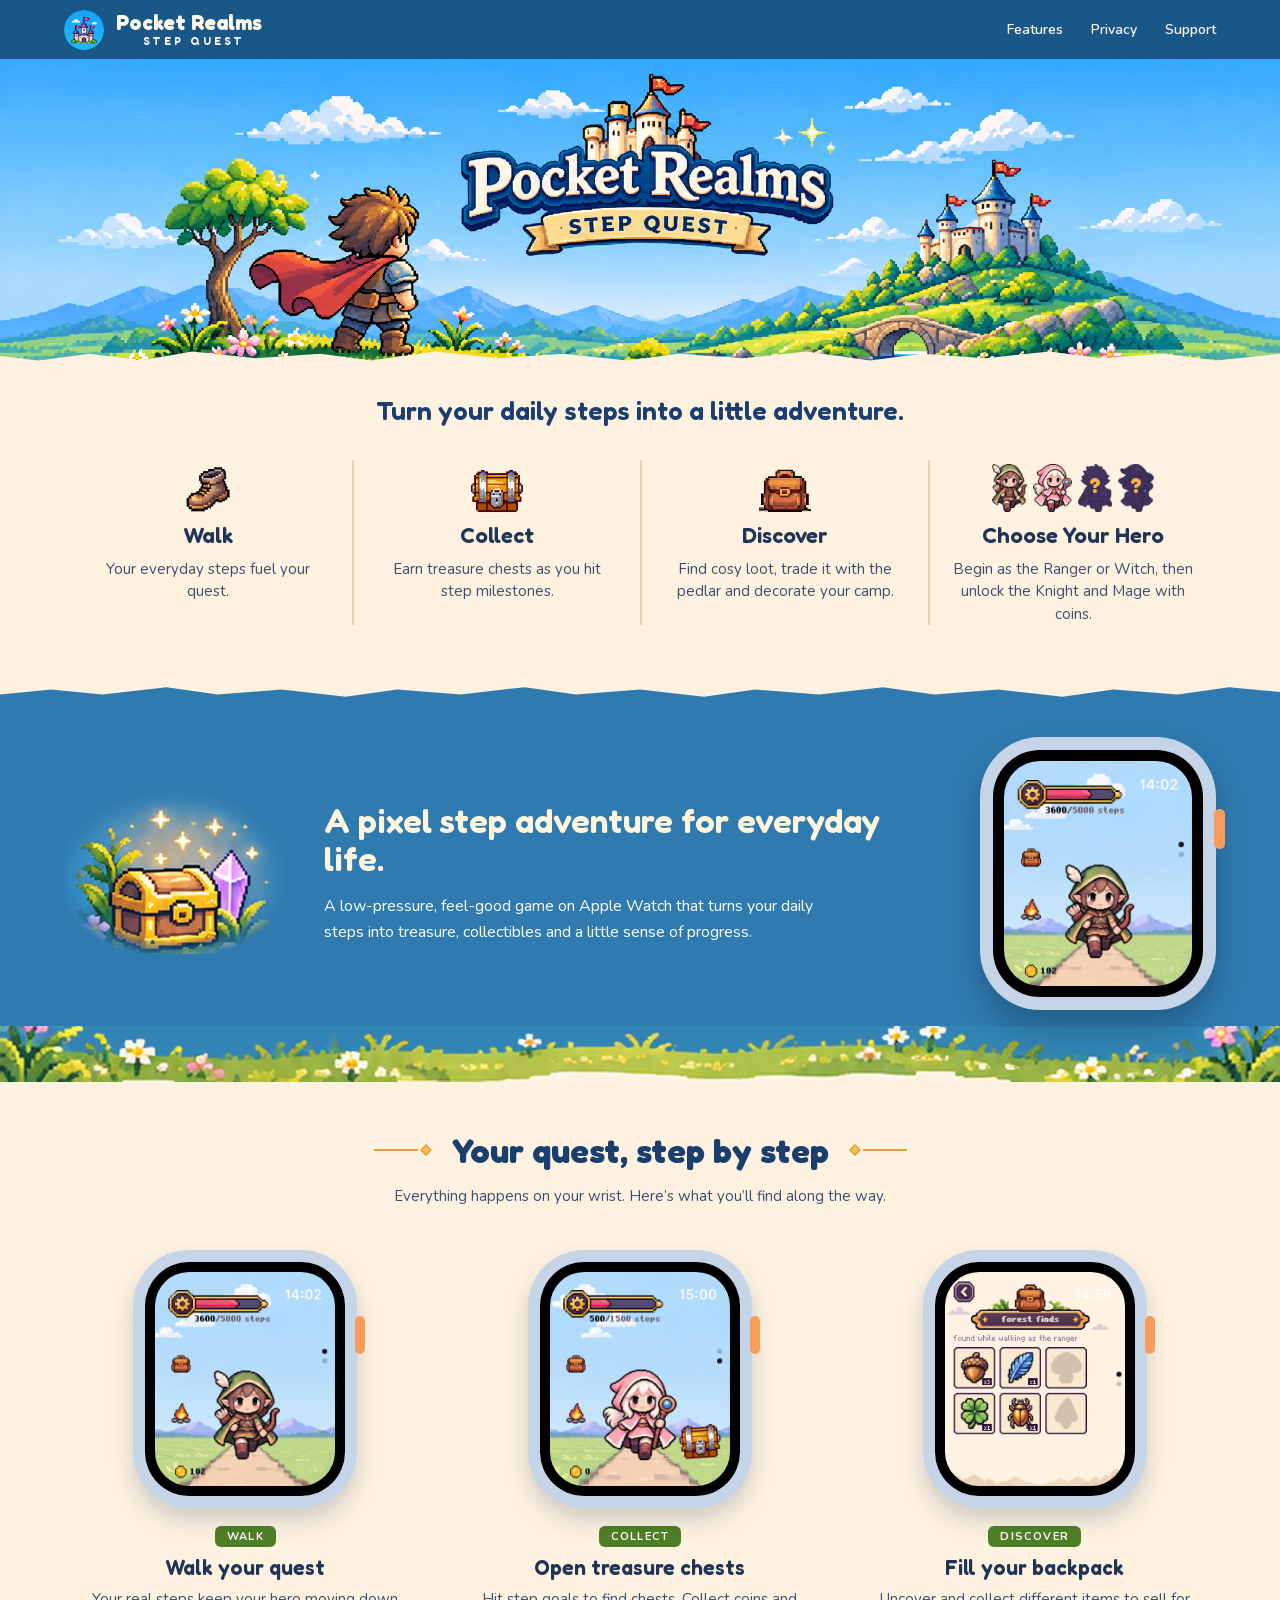
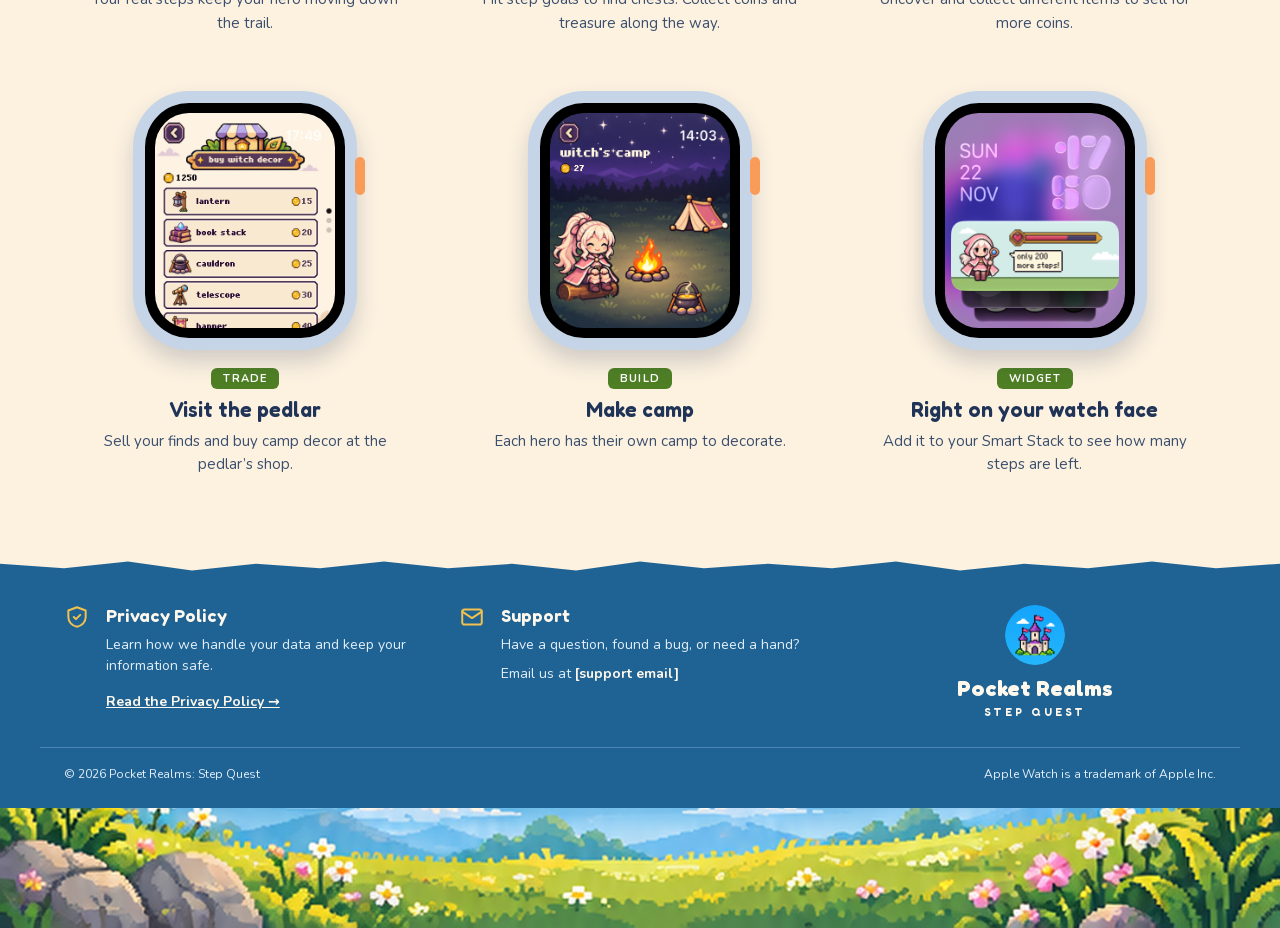
==== index.html @ 72914210 "Launch site: home and privacy policy Built by website/build.py from the Launch Website design.  Co-A" ====
<!doctype html>
<html lang="en">
<head>
<meta charset="utf-8">
<meta name="viewport" content="width=device-width, initial-scale=1">
<title>Pocket Realms: Step Quest</title>
<meta name="description" content="A cosy pixel-art step game for Apple Watch: your daily steps walk a little hero to treasure chests, loot and a camp to decorate.">
<meta name="theme-color" content="#1A5789">
<link rel="icon" href="images/favicon.png">
<link rel="preload" href="fonts/fredoka-latin.woff2" as="font" type="font/woff2" crossorigin>
<link rel="preload" href="fonts/nunito-latin.woff2" as="font" type="font/woff2" crossorigin>
<link rel="stylesheet" href="style.css">
</head>
<body>
<header class="site-header">
<nav aria-label="Main" class="wrap nav">
<a class="brand" href="index.html">
<img src="images/icon.png" alt="" width="40" height="40">
<span class="brand-text"><span class="brand-name">Pocket Realms</span><span class="brand-sub">STEP QUEST</span></span>
</a>
<div class="nav-links"><a href="#features">Features</a><a href="privacy/index.html">Privacy</a><a href="#support">Support</a></div>
</nav>
</header>
<main>
<section id="top" class="hero">
<h1 class="sr-only">Pocket Realms: Step Quest. Turn your daily steps into a little adventure.</h1>
<img src="images/hero.png" alt="A pixel-art hero in a red cape stands by a tree looking over a sunny valley with mountains, a river, a stone bridge and a castle on a hill, under the Pocket Realms: Step Quest logo." width="2170" height="656">
<svg class="edge edge-hero" aria-hidden="true" viewBox="0 0 100 10" preserveAspectRatio="none"><polygon points="0,10 0,5 3,7 7,4 11,7 15,3 20,6 25,4 29,7 34,3 39,6 44,4 49,7 53,4 58,6 63,3 68,7 72,4 77,6 82,3 86,6 91,4 95,7 100,4 100,10"/></svg>
</section>
<p class="tagline" aria-hidden="true">Turn your daily steps into a little adventure.</p>

<section aria-label="How it works" class="wrap steps">
<ol><li>
<div class="step-art"><img class="px" src="images/step_walk.png" alt="" width="62" height="64"></div>
<h2>Walk</h2>
<p>Your everyday steps fuel your quest.</p>
</li><li>
<div class="step-art"><img src="images/step_chest.svg" alt="" width="72" height="58"></div>
<h2>Collect</h2>
<p>Earn treasure chests as you hit step milestones.</p>
</li><li>
<div class="step-art"><img class="px" src="images/step_discover.png" alt="" width="72" height="62"></div>
<h2>Discover</h2>
<p>Find cosy loot, trade it with the pedlar and decorate your camp.</p>
</li><li>
<div class="step-art heroes">
<img src="images/hero_ranger.png" alt="The Ranger" width="49" height="66">
<img src="images/hero_witch.png" alt="The Witch" width="54" height="66">
<span class="locked"><img src="images/hero_locked_1.png" alt="A locked hero, shown as a silhouette" width="47" height="66"><span aria-hidden="true">?</span></span>
<span class="locked"><img src="images/hero_locked_2.png" alt="A locked hero, shown as a silhouette" width="50" height="66"><span aria-hidden="true">?</span></span>
</div>
<h2>Choose Your Hero</h2>
<p>Begin as the Ranger or Witch, then unlock the Knight and Mage with coins.</p>
</li></ol>
</section>

<section class="band">
<svg class="edge edge-band" aria-hidden="true" viewBox="0 0 100 10" preserveAspectRatio="none"><polygon points="0,0 100,0 100,5 96,3 92,6 87,4 83,7 78,4 73,6 69,3 64,6 59,4 55,7 50,4 45,6 41,3 36,6 31,4 27,7 22,4 17,6 13,3 8,6 4,4 0,6"/></svg>
<div class="wrap band-inner">
<img class="band-art" src="images/band_art.png" alt="" width="408" height="300">
<div class="band-text">
<h2>A pixel step adventure for everyday life.</h2>
<p>A low-pressure, feel-good game on Apple Watch that turns your daily steps into treasure, collectibles and a little sense of progress.</p>
</div>
<div class="watch">
<span class="watch-crown" aria-hidden="true"></span>
<div class="watch-bezel"><img src="images/screen_walk.png" alt="Watch screen: the Ranger running down a path, with a step bar at 3600 of 5000 steps" width="416" height="496" loading="lazy"></div>
</div>
</div>
<img class="band-bottom" src="images/band_bottom.png" alt="" width="1654" height="76">
</section>

<section id="features" class="wrap features">
<div class="section-title"><svg class="divider" width="64" height="12" viewBox="0 0 64 12" aria-hidden="true"><path class="d-line" d="M0 6h44"/><path class="d-gem" d="M52 1l5 5-5 5-5-5z"/></svg><h2>Your quest, step by step</h2><svg class="divider" width="64" height="12" viewBox="0 0 64 12" aria-hidden="true"><path class="d-gem" d="M12 1l5 5-5 5-5-5z"/><path class="d-line" d="M20 6h44"/></svg></div>
<p class="lede">Everything happens on your wrist. Here’s what you’ll find along the way.</p>
<div class="feature-grid"><article class="feature">
<div class="watch watch-sm">
<span class="watch-crown" aria-hidden="true"></span>
<div class="watch-bezel"><img src="images/screen_walk.png" alt="Watch screen: the Ranger running down a path, step bar at 3600 of 5000 steps, with backpack, campfire and coin icons" width="416" height="496" loading="lazy"></div>
</div>
<div class="feature-text">
<span class="tag">WALK</span>
<h3>Walk your quest</h3>
<p>Your real steps keep your hero moving down the trail.</p>
</div>
</article><article class="feature">
<div class="watch watch-sm">
<span class="watch-crown" aria-hidden="true"></span>
<div class="watch-bezel"><img src="images/screen_chest.png" alt="Watch screen: the Witch walking with a treasure chest beside the path, step bar at 500 of 1500 steps" width="416" height="496" loading="lazy"></div>
</div>
<div class="feature-text">
<span class="tag">COLLECT</span>
<h3>Open treasure chests</h3>
<p>Hit step goals to find chests. Collect coins and treasure along the way.</p>
</div>
</article><article class="feature">
<div class="watch watch-sm">
<span class="watch-crown" aria-hidden="true"></span>
<div class="watch-bezel"><img src="images/screen_backpack.png" alt="Watch screen: Forest finds, found while walking as the Ranger: acorns, a feather, a clover and a beetle, with two undiscovered slots" width="416" height="496" loading="lazy"></div>
</div>
<div class="feature-text">
<span class="tag">DISCOVER</span>
<h3>Fill your backpack</h3>
<p>Uncover and collect different items to sell for more coins.</p>
</div>
</article><article class="feature">
<div class="watch watch-sm">
<span class="watch-crown" aria-hidden="true"></span>
<div class="watch-bezel"><img src="images/screen_pedlar.png" alt="Watch screen: Buy witch decor shop listing a lantern, book stack, cauldron, telescope and banner with coin prices" width="416" height="496" loading="lazy"></div>
</div>
<div class="feature-text">
<span class="tag">TRADE</span>
<h3>Visit the pedlar</h3>
<p>Sell your finds and buy camp decor at the pedlar’s shop.</p>
</div>
</article><article class="feature">
<div class="watch watch-sm">
<span class="watch-crown" aria-hidden="true"></span>
<div class="watch-bezel"><img src="images/screen_camp.png" alt="Watch screen: the Witch’s camp at night, with the Witch on a log by the fire, a tent and a cooking pot" width="416" height="496" loading="lazy"></div>
</div>
<div class="feature-text">
<span class="tag">BUILD</span>
<h3>Make camp</h3>
<p>Each hero has their own camp to decorate.</p>
</div>
</article><article class="feature">
<div class="watch watch-sm">
<span class="watch-crown" aria-hidden="true"></span>
<div class="watch-bezel"><img src="images/screen_widget.png" alt="Apple Watch face with the Pocket Realms widget in the Smart Stack: the Witch, a progress bar and a speech bubble saying only 200 more steps" width="416" height="496" loading="lazy"></div>
</div>
<div class="feature-text">
<span class="tag">WIDGET</span>
<h3>Right on your watch face</h3>
<p>Add it to your Smart Stack to see how many steps are left.</p>
</div>
</article></div>
</section>
</main>

<footer id="support" class="site-footer">
<svg class="edge" aria-hidden="true" viewBox="0 0 100 10" preserveAspectRatio="none"><polygon points="0,0 100,0 100,4 95,6 90,3 85,6 80,4 75,7 70,3 65,6 60,4 55,6 50,3 45,7 40,4 35,6 30,3 25,6 20,4 15,7 10,3 5,6 0,4"/></svg>
<div class="wrap foot-grid">
<div class="foot-item">
<svg class="foot-icon" width="26" height="26" viewBox="0 0 24 24" aria-hidden="true"><path d="M12 3l8 3v6c0 4.5-3.4 8.3-8 9-4.6-.7-8-4.5-8-9V6z"/><path d="M9 12l2 2 4-4"/></svg>
<div>
<h2>Privacy Policy</h2>
<p>Learn how we handle your data and keep your information safe.</p>
<a class="foot-link" href="privacy/index.html">Read the Privacy Policy →</a>
</div>
</div>
<div class="foot-item">
<svg class="foot-icon" width="26" height="26" viewBox="0 0 24 24" aria-hidden="true"><rect x="3" y="5" width="18" height="14" rx="2"/><path d="M3 7l9 6 9-6"/></svg>
<div>
<h2>Support</h2>
<p>Have a question, found a bug, or need a hand?</p>
<p>Email us at <span class="placeholder">[support email]</span></p>
</div>
</div>
<div class="foot-brand">
<img src="images/icon.png" alt="" width="60" height="60">
<span class="brand-name">Pocket Realms</span>
<span class="brand-sub">STEP QUEST</span>
</div>
</div>
<div class="wrap foot-legal">
<span>© 2026 Pocket Realms: Step Quest</span>
<span>Apple Watch is a trademark of Apple Inc.</span>
</div>
<img class="footer-art" src="images/footer_art.png" alt="" width="1654" height="268">
</footer>
</body>
</html>
---- style.css ----
/* Pocket Realms: Step Quest launch site. Copied into public/ by website/build.py.
   Colours and sizes follow the "Launch Website" design canvas. */

@font-face { font-family: "Fredoka"; src: url("fonts/fredoka-latin.woff2") format("woff2");
  font-weight: 300 700; font-style: normal; font-display: swap; }
@font-face { font-family: "Nunito"; src: url("fonts/nunito-latin.woff2") format("woff2");
  font-weight: 200 1000; font-style: normal; font-display: swap; }

:root {
  --cream: #FDF2E0;      /* page */
  --cream-light: #FFF8EC; /* text on the dark blues */
  --cream-head: #FFF4DC; /* headings on the band */
  --ink: #203458;        /* headings */
  --ink-title: #1A3F6E;  /* the features title */
  --body: #3A4E6E;       /* body text */
  --meta: #4A5E7E;
  --navy: #1A5789;       /* header */
  --band: #2F7BAF;
  --footer: #1F6394;
  --footer-text: #E3EEF8;
  --footer-rule: #4A85B3;
  --rule: #E7D2B3;
  --gold: #F2C14E;
  --gold-dark: #E0A040;
  --gold-q: #F2B544;
  --tag: #4F7F24;
  --watch: #C6D4E7;
  --crown: #F99C5A;
  --head: "Fredoka", ui-rounded, system-ui, sans-serif;
  --text: "Nunito", system-ui, sans-serif;
}

* { box-sizing: border-box; }
html { scroll-behavior: smooth; }
@media (prefers-reduced-motion: reduce) { html { scroll-behavior: auto; } }
body { margin: 0; background: var(--cream); color: var(--ink); font-family: var(--text); }
img { max-width: 100%; }
a { color: var(--navy); }
a:hover { color: var(--ink); }
.px { image-rendering: pixelated; }
.sr-only { position: absolute; width: 1px; height: 1px; overflow: hidden; clip: rect(0 0 0 0); white-space: nowrap; }
.wrap { max-width: 1200px; margin: 0 auto; padding-left: 24px; padding-right: 24px; }
h1, h2, h3 { font-family: var(--head); font-weight: 600; margin: 0; }
p { margin: 0; }

/* ---------------------------------------------------------------- header */
.site-header { background: var(--navy); }
.nav { padding-top: 8px; padding-bottom: 8px; display: flex; flex-wrap: wrap; align-items: center;
  justify-content: space-between; gap: 12px 24px; }
.brand { display: flex; align-items: center; gap: 12px; text-decoration: none; color: var(--cream-light); }
.brand img { width: 40px; height: 40px; border-radius: 50%; display: block; }
.brand-text { display: flex; flex-direction: column; line-height: 1; }
.brand-name { font-family: var(--head); font-weight: 700; font-size: 21px; color: var(--cream-light); }
.brand-sub { font-family: var(--head); font-weight: 600; font-size: 11px; letter-spacing: 3px;
  color: var(--cream-light); padding-top: 3px; padding-left: 27px; }
.nav-links { display: flex; flex-wrap: wrap; align-items: center; gap: 4px 28px; font-size: 14px; font-weight: 600; }
.nav-links a, .back { color: var(--cream-light); text-decoration: none; padding: 12px 0; }
.nav-links a:hover, .back:hover { color: var(--cream-light); text-decoration: underline; text-underline-offset: 4px; }
.back { display: inline-flex; align-items: center; gap: 8px; font-size: 14px; font-weight: 600; }
.back-icon { fill: none; stroke: currentColor; stroke-width: 2; stroke-linecap: round; stroke-linejoin: round; }

/* ---------------------------------------------------------------- hero */
.hero { position: relative; }
.hero img { display: block; width: 100%; height: clamp(220px, 24vw, 460px); object-fit: cover; object-position: center 20%; }

.tagline { padding: 28px 24px 0; text-align: center; font-family: var(--head); font-weight: 600;
  font-size: clamp(20px, 2.2vw, 26px); line-height: 1.3; color: var(--ink-title); }

/* ---------------------------------------------------------------- how it works */
.steps { padding-top: 32px; padding-bottom: 56px; }
.steps ol { list-style: none; margin: 0; padding: 0; display: grid;
  grid-template-columns: repeat(auto-fit, minmax(220px, 1fr)); gap: 32px 0; align-items: stretch; }
.steps li { display: flex; flex-direction: column; align-items: center; text-align: center; gap: 10px; padding: 0 20px; }
.steps li + li { border-left: 2px solid var(--rule); }
.steps h2 { font-size: 22px; color: var(--ink); }
.steps p { font-size: 15px; line-height: 1.5; color: var(--body); max-width: 240px; }
.step-art { height: 52px; display: flex; align-items: flex-end; justify-content: center; }
.step-art img { display: block; width: auto; }
.step-art img[src$="step_walk.png"] { height: 46px; }
.step-art img[src$="step_chest.svg"] { height: 42px; }
.step-art img[src$="step_discover.png"] { height: 44px; }
.heroes { gap: 6px; }
.heroes img { height: 48px; }
.locked { position: relative; display: block; }
.locked span { position: absolute; left: 50%; top: 44%; transform: translate(-50%, -50%);
  font-family: var(--head); font-weight: 700; font-size: 21px; color: var(--gold-q); line-height: 1; }
/* Stacked (or two-up) on narrow screens: the divider lines only make sense in one row. */
@media (max-width: 999px) { .steps li + li { border-left: 0; } }

/* ---------------------------------------------------------------- watch frame */
.watch { position: relative; flex: 0 0 auto; width: 236px; background: var(--watch); border-radius: 60px;
  padding: 13px; box-shadow: 0 16px 28px rgba(10, 40, 70, 0.35); }
.watch-crown { position: absolute; right: -9px; top: 72px; width: 11px; height: 40px; background: var(--crown); border-radius: 5px; }
.watch-bezel { background: #000; border-radius: 47px; padding: 11px; overflow: hidden; }
.watch-bezel img { display: block; width: 100%; height: auto; aspect-ratio: 416 / 496; object-fit: cover; border-radius: 36px; }
.watch-sm { width: 224px; border-radius: 56px; padding: 12px; box-shadow: 0 12px 22px rgba(32, 52, 88, 0.20); }
.watch-sm .watch-crown { right: -8px; top: 66px; width: 10px; height: 38px; }
.watch-sm .watch-bezel { border-radius: 44px; padding: 10px; }
.watch-sm .watch-bezel img { border-radius: 34px; }

/* ---------------------------------------------------------------- blue band */
.band { position: relative; background: var(--band); color: #fff; }
.edge { position: absolute; left: 0; top: -1px; width: 100%; height: 22px; display: block; fill: var(--cream); }
.edge-band { height: 24px; }
.edge-hero { top: auto; bottom: -1px; }
.band-inner { padding-top: 56px; padding-bottom: 16px; display: flex; flex-wrap: wrap; align-items: center;
  justify-content: center; gap: 40px; }
.band-art { flex: 0 1 220px; width: 220px; height: auto; display: block;
  -webkit-mask-image: radial-gradient(ellipse at center, #000 58%, transparent 76%);
  mask-image: radial-gradient(ellipse at center, #000 58%, transparent 76%); }
.band-text { flex: 999 1 380px; min-width: 0; display: flex; flex-direction: column; gap: 16px; }
.band-text h2 { font-size: clamp(26px, 2.8vw, 34px); line-height: 1.12; color: var(--cream-head); }
.band-text p { font-size: 16px; line-height: 1.6; color: #fff; max-width: 520px; }
.band-bottom { display: block; width: 100%; height: 56px; object-fit: cover; object-position: center bottom; }

/* ---------------------------------------------------------------- features */
.features { padding-top: 48px; padding-bottom: 80px; display: flex; flex-direction: column; align-items: center; gap: 14px; }
.section-title { display: flex; align-items: center; justify-content: center; gap: 14px; max-width: 100%; }
.section-title h2 { font-weight: 700; font-size: clamp(26px, 2.8vw, 34px); color: var(--ink-title); text-align: center; min-width: 0; }
.divider { flex: 0 1 64px; min-width: 24px; }
.d-line { stroke: var(--gold-dark); stroke-width: 2; fill: none; }
.d-gem { fill: var(--gold); stroke: var(--gold-dark); stroke-width: 1.5; }
.lede { margin-bottom: 28px; font-size: 15px; line-height: 1.55; color: var(--body); text-align: center; max-width: 600px; width: 100%; }
.feature-grid { width: 100%; display: grid; grid-template-columns: repeat(auto-fit, minmax(300px, 1fr)); gap: 56px 32px; }
@media (max-width: 380px) { .feature-grid { grid-template-columns: 1fr; } }
.feature { display: flex; flex-direction: column; align-items: center; text-align: center; gap: 18px; }
.feature-text { display: flex; flex-direction: column; align-items: center; gap: 8px; max-width: 320px; }
.tag { font-size: 11px; font-weight: 700; letter-spacing: 1.2px; color: #fff; background: var(--tag); padding: 3px 12px; border-radius: 6px; }
.feature h3 { font-size: 21px; color: var(--ink); }
.feature p { font-size: 15px; line-height: 1.55; color: var(--body); }

/* ---------------------------------------------------------------- footer */
.site-footer { position: relative; background: var(--footer); color: var(--cream-light); }
.foot-grid { padding-top: 48px; padding-bottom: 28px; display: grid; grid-template-columns: repeat(auto-fit, minmax(260px, 1fr)); gap: 32px; }
.foot-item { display: flex; gap: 16px; align-items: flex-start; }
.foot-item > div { display: flex; flex-direction: column; gap: 8px; }
.foot-item h2 { font-size: 18px; }
.foot-item p { font-size: 14px; line-height: 1.5; color: var(--footer-text); }
.foot-icon { flex: none; fill: none; stroke: var(--gold); stroke-width: 1.8; stroke-linecap: round; stroke-linejoin: round; }
.site-footer a { color: var(--cream-light); font-weight: 700; }
.site-footer a:hover { color: #fff; }
.foot-link { font-size: 14px; padding: 8px 0; }
.placeholder { font-weight: 700; color: var(--cream-light); }
.foot-brand { display: flex; flex-direction: column; align-items: center; justify-content: center; gap: 6px; }
.foot-brand img { width: 60px; height: 60px; border-radius: 50%; display: block; margin-bottom: 6px; }
.foot-brand .brand-name { font-size: 22px; line-height: 1; }
.foot-brand .brand-sub { font-size: 11px; padding: 0; }
.foot-legal { padding-top: 18px; padding-bottom: 26px; border-top: 1px solid var(--footer-rule); font-size: 12px;
  color: var(--footer-text); display: flex; flex-wrap: wrap; justify-content: space-between; align-items: center; gap: 8px; }
.foot-legal-solo { border-top: 0; padding-top: 44px; padding-bottom: 28px; font-size: 14px; }
.foot-legal-solo a { font-weight: 600; padding: 12px 0; }
.footer-art { display: block; width: 100%; height: 120px; object-fit: cover; object-position: center bottom; }

/* ---------------------------------------------------------------- privacy policy */
.policy { max-width: 760px; margin: 0 auto; padding: 72px 24px 96px; display: flex; flex-direction: column; gap: 36px; }
.policy-title { display: flex; flex-direction: column; gap: 12px; }
.policy h1 { font-size: clamp(38px, 5vw, 52px); line-height: 1.08; }
.policy .meta { font-size: 15px; color: var(--meta); }
.policy > p, .policy section p, .policy li { font-size: 17px; line-height: 1.65; color: var(--body); }
.policy > p strong { color: var(--ink); }
.policy section { display: flex; flex-direction: column; gap: 12px; }
.policy h2 { font-size: 26px; }
.policy ul { margin: 0; padding-left: 22px; display: flex; flex-direction: column; gap: 10px; }
.policy strong { color: var(--ink); }
.policy .contact { align-items: flex-start; background: var(--band); border-radius: 12px; padding: 28px 32px; }
.policy .contact h2 { color: var(--cream-head); }
.policy .contact p { color: #fff; line-height: 1.6; }
.policy .contact a, .policy .contact .placeholder { color: var(--cream); font-weight: 700; }
.not-found p { font-size: 17px; line-height: 1.65; color: var(--body); }
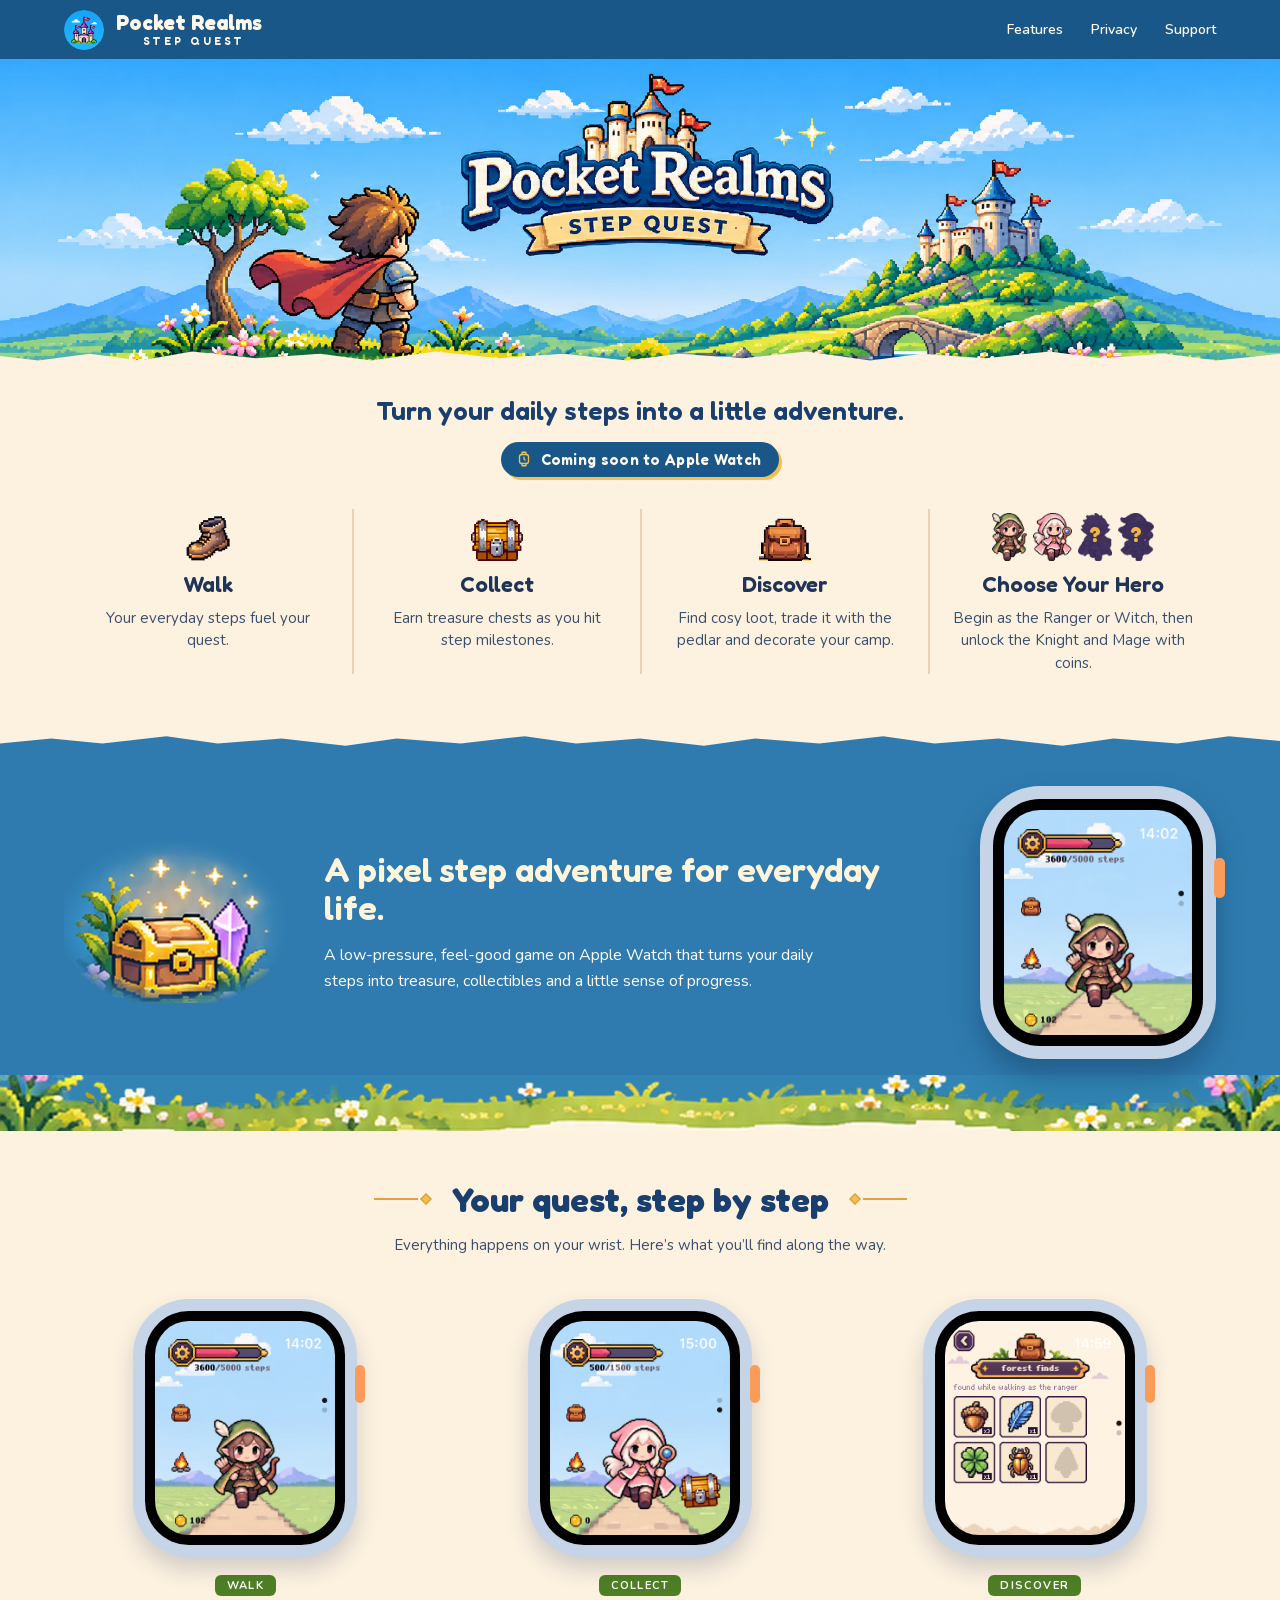
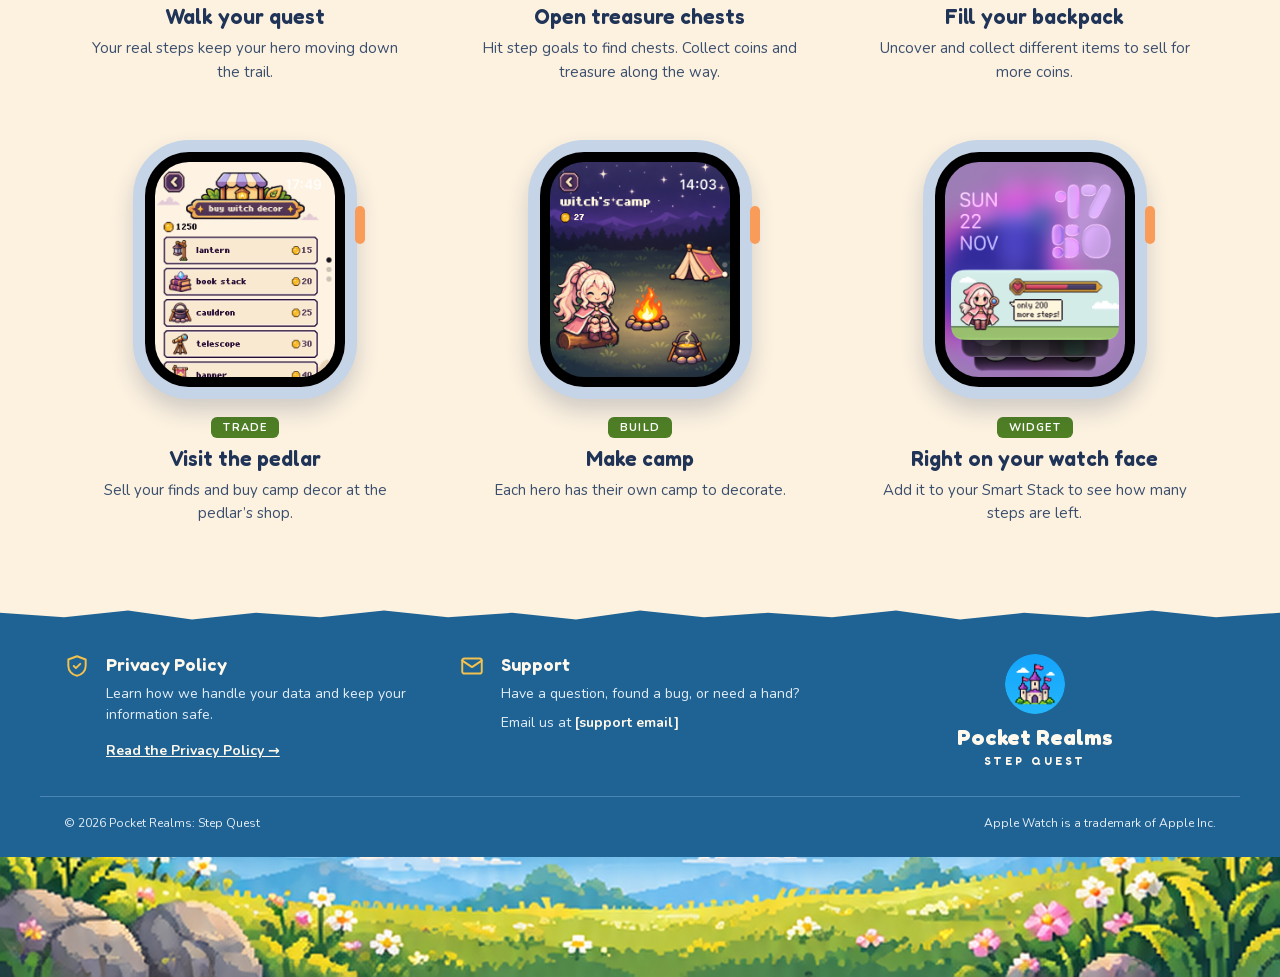
==== commit 19861fd8: "Add coming soon badge Co-Authored-By: Claude Opus 5.5 <noreply@anthropic.com> Claude-Session: https:" ====
--- a/index.html
+++ b/index.html
@@ -28,6 +28,7 @@
 <svg class="edge edge-hero" aria-hidden="true" viewBox="0 0 100 10" preserveAspectRatio="none"><polygon points="0,10 0,5 3,7 7,4 11,7 15,3 20,6 25,4 29,7 34,3 39,6 44,4 49,7 53,4 58,6 63,3 68,7 72,4 77,6 82,3 86,6 91,4 95,7 100,4 100,10"/></svg>
 </section>
 <p class="tagline" aria-hidden="true">Turn your daily steps into a little adventure.</p>
+<p class="soon"><span class="soon-pill"><svg class="soon-icon" width="18" height="18" viewBox="0 0 24 24" aria-hidden="true"><rect x="6" y="6" width="12" height="12" rx="3"/><path d="M9 6l.6-3h4.8l.6 3M9 18l.6 3h4.8l.6-3M12 9.5V12l1.5 1.5"/></svg>Coming soon to Apple Watch</span></p>
 
 <section aria-label="How it works" class="wrap steps">
 <ol><li>
--- a/style.css
+++ b/style.css
@@ -65,6 +65,12 @@
 
 .tagline { padding: 28px 24px 0; text-align: center; font-family: var(--head); font-weight: 600;
   font-size: clamp(20px, 2.2vw, 26px); line-height: 1.3; color: var(--ink-title); }
+
+.soon { padding: 14px 24px 0; text-align: center; }
+.soon-pill { display: inline-flex; align-items: center; gap: 8px; background: var(--navy); color: var(--cream-light);
+  font-family: var(--head); font-weight: 600; font-size: 15px; letter-spacing: 0.3px; padding: 8px 18px 8px 14px;
+  border-radius: 999px; box-shadow: 3px 3px 0 var(--gold); }
+.soon-icon { flex: none; fill: none; stroke: var(--gold); stroke-width: 1.8; stroke-linecap: round; stroke-linejoin: round; }
 
 /* ---------------------------------------------------------------- how it works */
 .steps { padding-top: 32px; padding-bottom: 56px; }
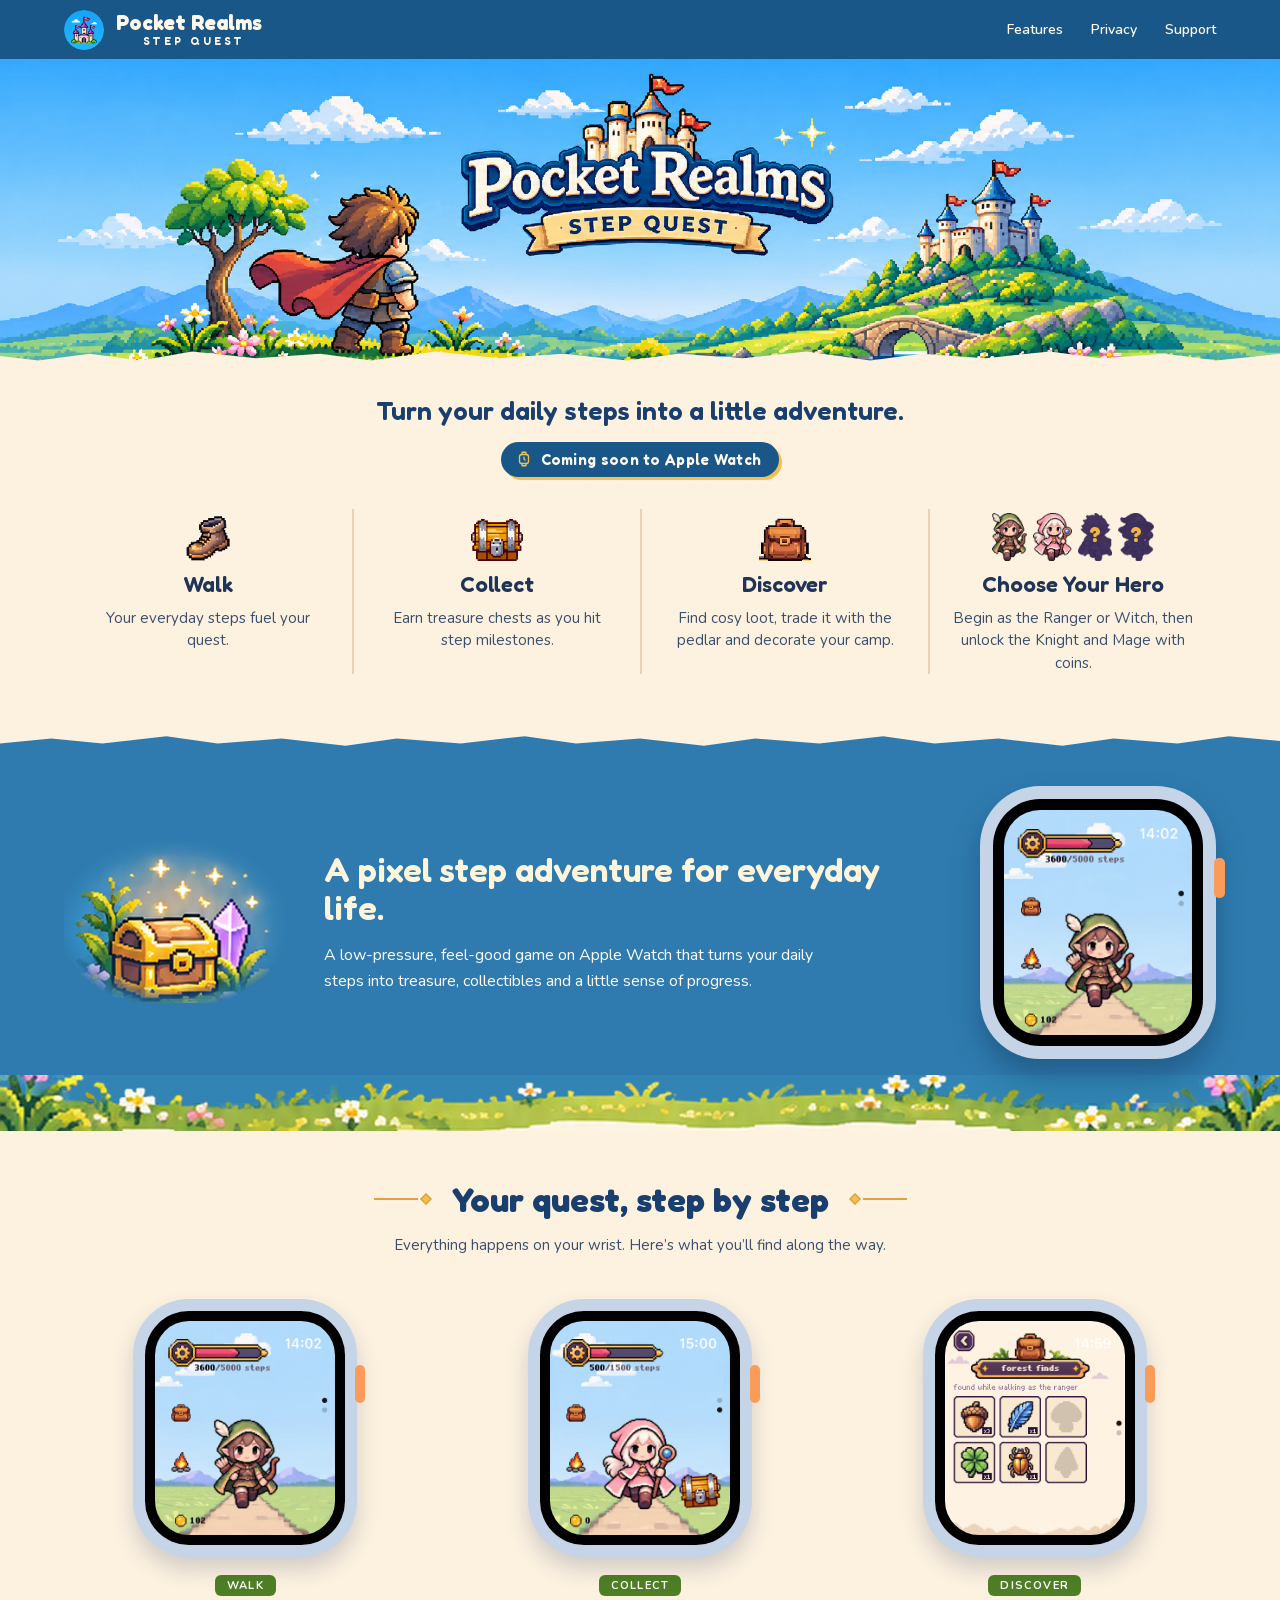
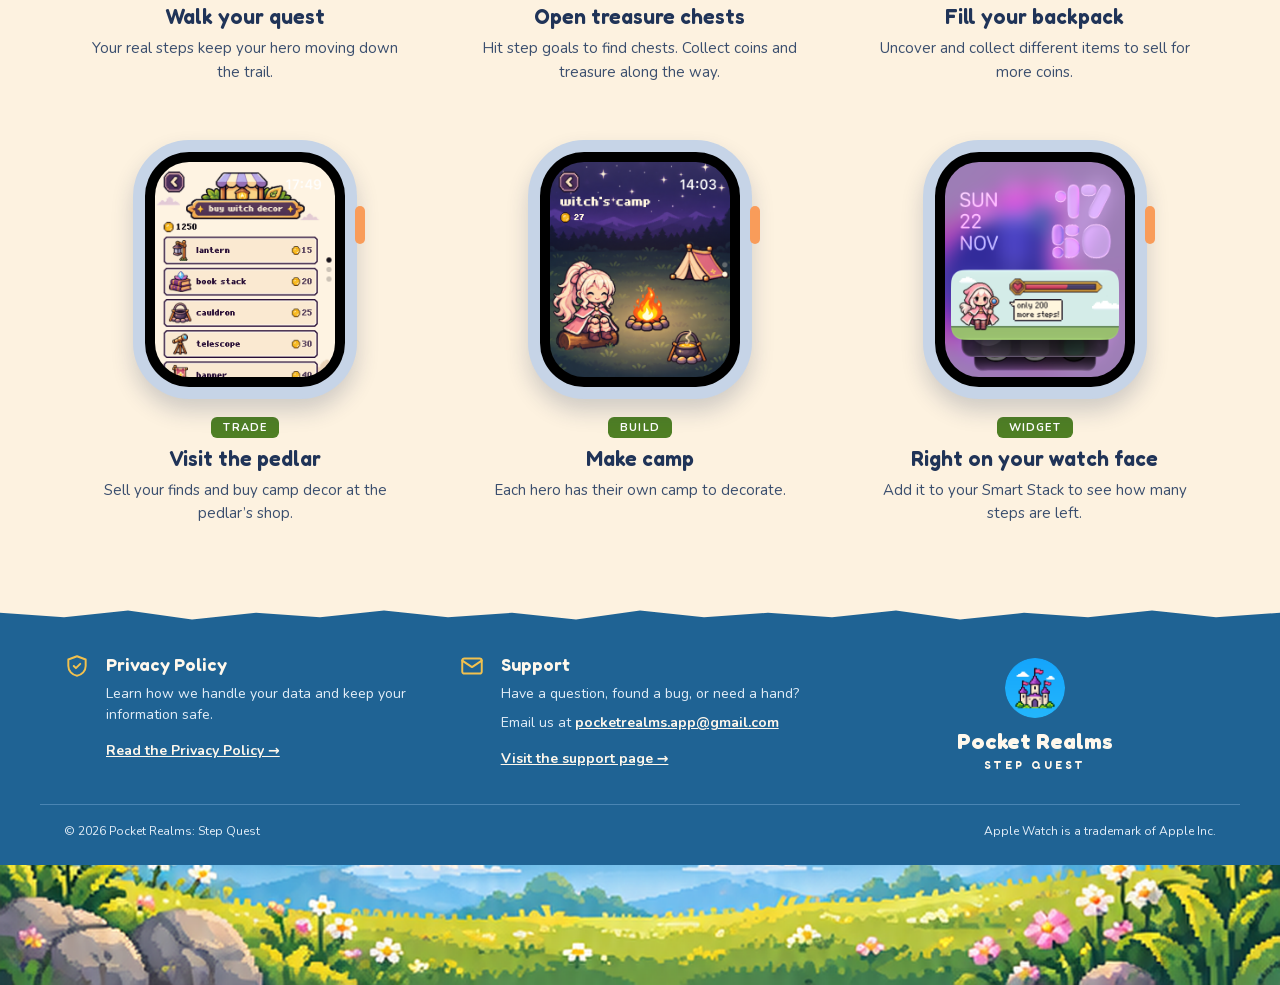
==== commit c0050a7d: "Add support page and support email Co-Authored-By: Claude Opus 5.5 <noreply@anthropic.com> Claude-Se" ====
--- a/index.html
+++ b/index.html
@@ -18,7 +18,7 @@
 <img src="images/icon.png" alt="" width="40" height="40">
 <span class="brand-text"><span class="brand-name">Pocket Realms</span><span class="brand-sub">STEP QUEST</span></span>
 </a>
-<div class="nav-links"><a href="#features">Features</a><a href="privacy/index.html">Privacy</a><a href="#support">Support</a></div>
+<div class="nav-links"><a href="#features">Features</a><a href="privacy/index.html">Privacy</a><a href="support/index.html">Support</a></div>
 </nav>
 </header>
 <main>
@@ -154,7 +154,8 @@
 <div>
 <h2>Support</h2>
 <p>Have a question, found a bug, or need a hand?</p>
-<p>Email us at <span class="placeholder">[support email]</span></p>
+<p>Email us at <a class="foot-email" href="mailto:pocketrealms.app@gmail.com">pocketrealms.app@gmail.com</a></p>
+<a class="foot-link" href="support/index.html">Visit the support page →</a>
 </div>
 </div>
 <div class="foot-brand">
--- a/style.css
+++ b/style.css
@@ -172,4 +172,5 @@
 .policy .contact h2 { color: var(--cream-head); }
 .policy .contact p { color: #fff; line-height: 1.6; }
 .policy .contact a, .policy .contact .placeholder { color: var(--cream); font-weight: 700; }
+.foot-links { display: inline-flex; gap: 24px; }
 .not-found p { font-size: 17px; line-height: 1.65; color: var(--body); }
